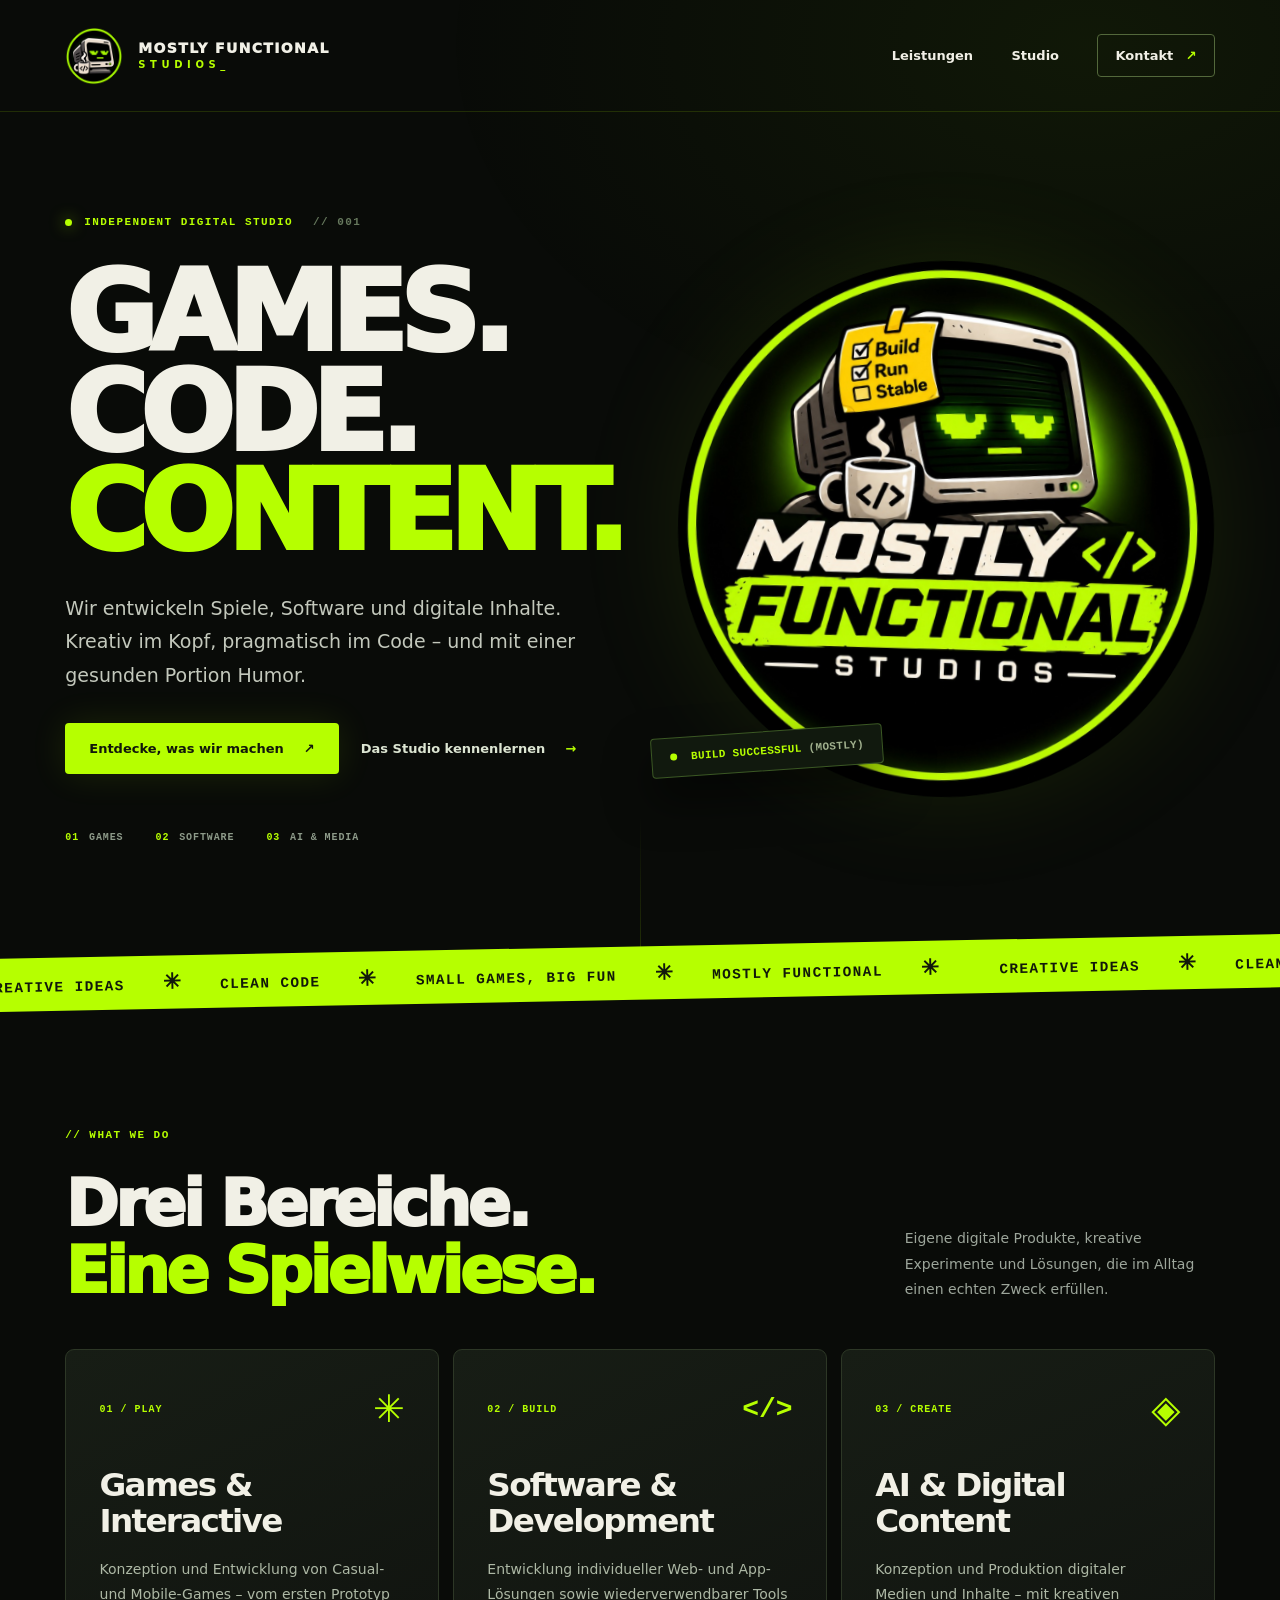
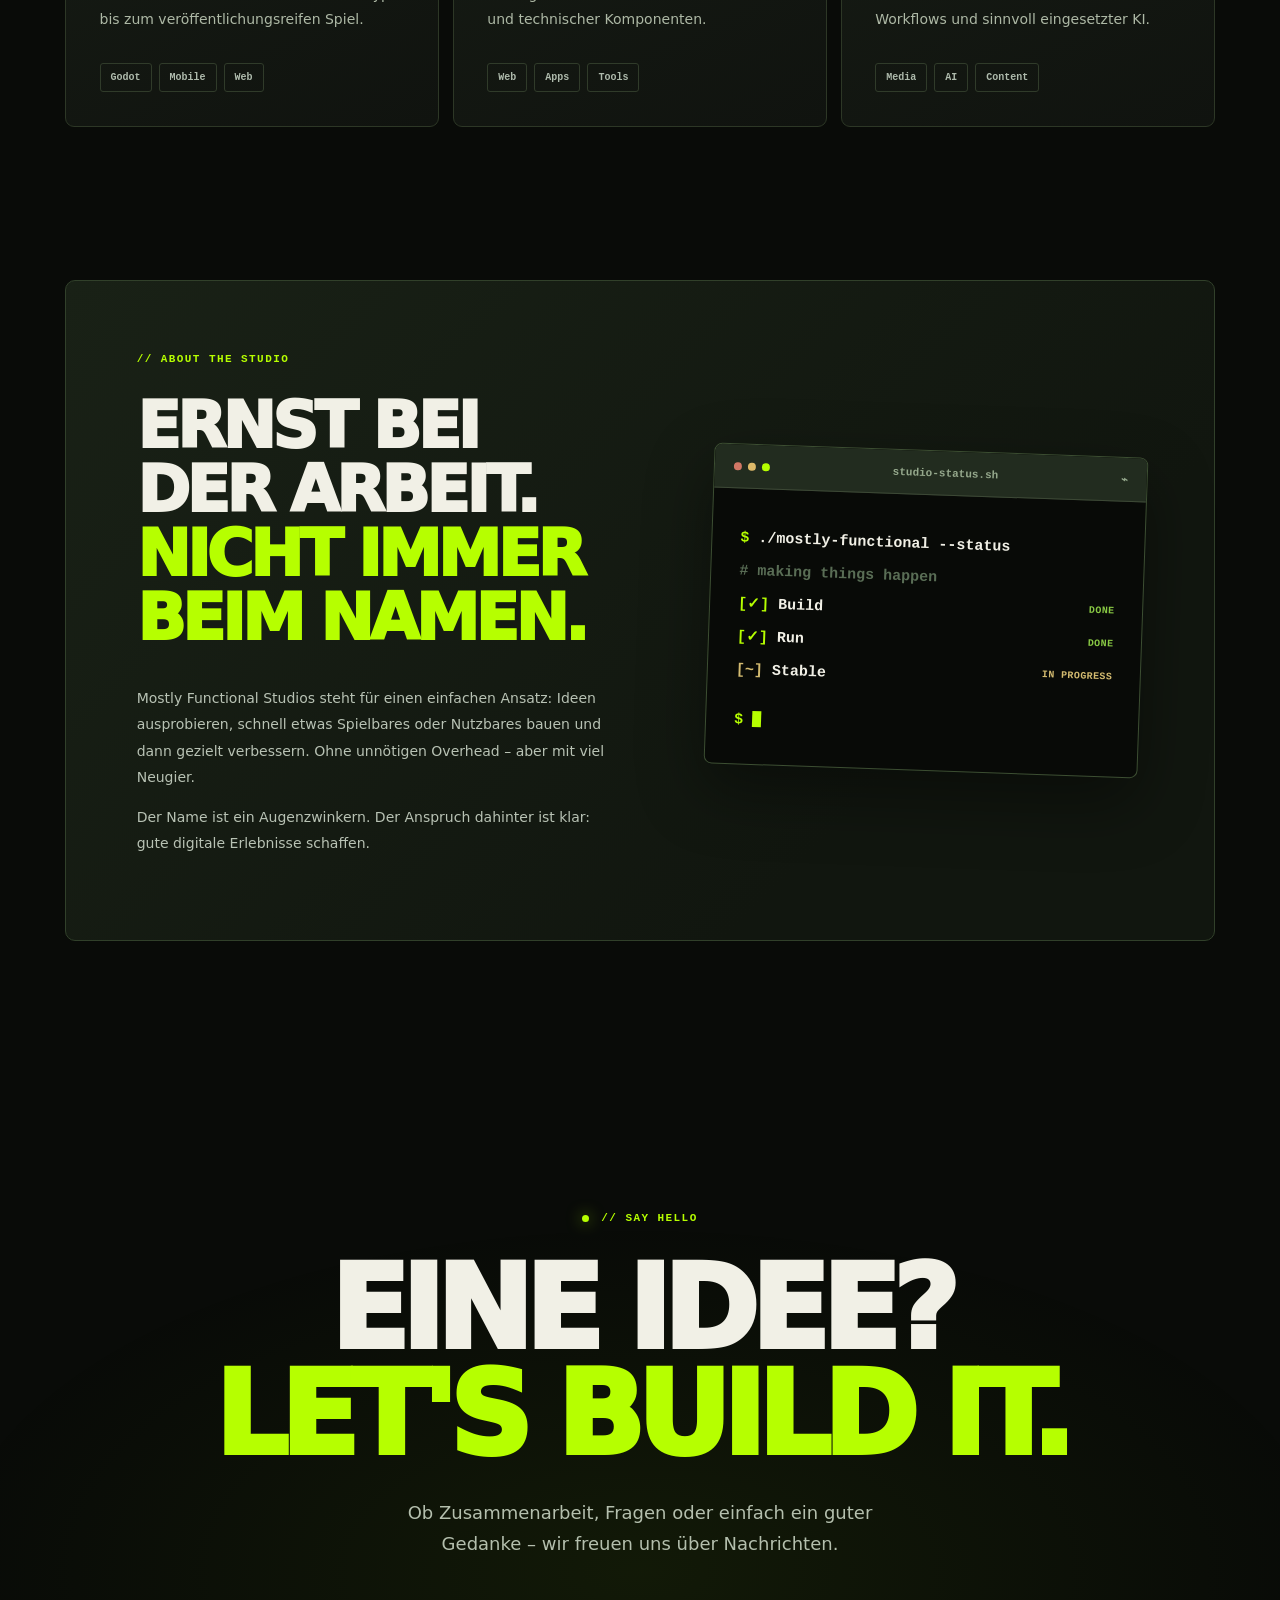
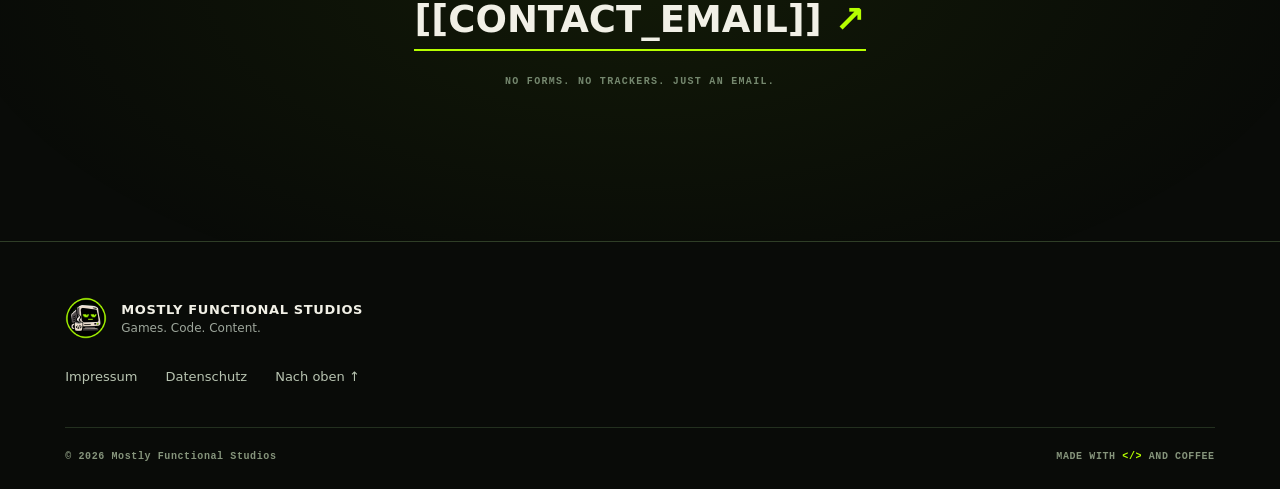
==== site/index.html @ 38c61aec "initial" ====
<!doctype html>
<html lang="de">
  <head>
    <meta charset="utf-8" />
    <meta name="viewport" content="width=device-width, initial-scale=1" />
    <meta name="theme-color" content="#090b08" />
    <meta name="description" content="Mostly Functional Studios entwickelt Casual Games, individuelle Software und digitale Inhalte – pragmatisch, kreativ und mit einer gesunden Portion Humor." />
    <meta property="og:type" content="website" />
    <meta property="og:locale" content="de_DE" />
    <meta property="og:title" content="Mostly Functional Studios – Games. Code. Content." />
    <meta property="og:description" content="Unabhängiges Studio für Spieleentwicklung, Software und digitale Inhalte." />
    <meta property="og:url" content="https://mostly-functional-studios.github.io/" />
    <meta property="og:image" content="https://mostly-functional-studios.github.io/assets/img/company-logo.jpeg" />
    <meta name="twitter:card" content="summary_large_image" />
    <link rel="canonical" href="https://mostly-functional-studios.github.io/" />
    <link rel="icon" type="image/x-icon" href="assets/img/favicon.ico" />
    <link rel="icon" type="image/png" sizes="32x32" href="assets/img/favicon-32.png" />
    <link rel="icon" type="image/png" sizes="16x16" href="assets/img/favicon-16.png" />
    <link rel="apple-touch-icon" sizes="180x180" href="assets/img/apple-touch-icon.png" />
    <link rel="manifest" href="site.webmanifest" />
    <link rel="stylesheet" href="assets/css/styles.css" />
    <title>Mostly Functional Studios — Games. Code. Content.</title>
  </head>
  <body>
    <a class="skip-link" href="#main">Zum Inhalt springen</a>
    <div class="site-shell">
      <header class="site-header" id="top">
        <a class="brand" href="./" aria-label="Mostly Functional Studios – Startseite">
          <img class="brand-symbol" src="assets/img/logo-512.png" alt="" width="58" height="58" />
          <span class="brand-wordmark"><strong>MOSTLY FUNCTIONAL</strong><small>STUDIOS<span class="brand-cursor" aria-hidden="true">_</span></small></span>
        </a>
        <nav class="nav" aria-label="Hauptnavigation">
          <a href="#leistungen">Leistungen</a>
          <a href="#studio">Studio</a>
          <a href="#kontakt" class="nav-contact">Kontakt <span aria-hidden="true">↗</span></a>
        </nav>
      </header>

      <main id="main">
        <section class="hero" aria-labelledby="hero-title">
          <div class="hero-copy">
            <div class="eyebrow"><span class="status-dot" aria-hidden="true"></span> INDEPENDENT DIGITAL STUDIO <span class="eyebrow-id">// 001</span></div>
            <h1 id="hero-title">GAMES.<br />CODE.<br /><span>CONTENT.</span></h1>
            <p class="hero-lead">Wir entwickeln Spiele, Software und digitale Inhalte. Kreativ im Kopf, pragmatisch im Code – und mit einer gesunden Portion Humor.</p>
            <div class="hero-actions">
              <a class="button button-primary" href="#leistungen">Entdecke, was wir machen <span aria-hidden="true">↗</span></a>
              <a class="button button-text" href="#studio">Das Studio kennenlernen <span aria-hidden="true">→</span></a>
            </div>
            <div class="hero-meta" aria-label="Tätigkeitsbereiche"><span><b>01</b> GAMES</span><span><b>02</b> SOFTWARE</span><span><b>03</b> AI &amp; MEDIA</span></div>
          </div>
          <div class="hero-art">
            <div class="art-glow" aria-hidden="true"></div>
            <img src="assets/img/company-logo.jpeg" alt="Mostly Functional Studios – Retro-Computer mit pixeligen grünen Augen, Kaffeetasse und dem Motto Build, Run, Stable." width="1254" height="1254" fetchpriority="high" />
            <div class="art-label" aria-hidden="true"><span class="art-label-dot"></span> BUILD SUCCESSFUL <span class="art-label-muted">(MOSTLY)</span></div>
          </div>
        </section>

        <div class="ticker" aria-hidden="true"><div class="ticker-track"><span>CREATIVE IDEAS <b>✳</b> CLEAN CODE <b>✳</b> SMALL GAMES, BIG FUN <b>✳</b> MOSTLY FUNCTIONAL <b>✳</b></span><span>CREATIVE IDEAS <b>✳</b> CLEAN CODE <b>✳</b> SMALL GAMES, BIG FUN <b>✳</b> MOSTLY FUNCTIONAL <b>✳</b></span></div></div>

        <section class="section section-services" id="leistungen" aria-labelledby="services-title">
          <div class="section-heading">
            <div>
              <div class="section-kicker">// WHAT WE DO</div>
              <h2 id="services-title">Drei Bereiche.<br /><span>Eine Spielwiese.</span></h2>
            </div>
            <p>Eigene digitale Produkte, kreative Experimente und Lösungen, die im Alltag einen echten Zweck erfüllen.</p>
          </div>
          <div class="services-grid">
            <article class="service-card">
              <div class="card-top"><span class="card-index">01 / PLAY</span><span class="card-symbol" aria-hidden="true">✳</span></div>
              <h3>Games &amp;<br />Interactive</h3>
              <p>Konzeption und Entwicklung von Casual- und Mobile-Games – vom ersten Prototyp bis zum veröffentlichungsreifen Spiel.</p>
              <div class="card-tags"><span>Godot</span><span>Mobile</span><span>Web</span></div>
            </article>
            <article class="service-card">
              <div class="card-top"><span class="card-index">02 / BUILD</span><span class="card-symbol code-symbol" aria-hidden="true">&lt;/&gt;</span></div>
              <h3>Software &amp;<br />Development</h3>
              <p>Entwicklung individueller Web- und App-Lösungen sowie wiederverwendbarer Tools und technischer Komponenten.</p>
              <div class="card-tags"><span>Web</span><span>Apps</span><span>Tools</span></div>
            </article>
            <article class="service-card">
              <div class="card-top"><span class="card-index">03 / CREATE</span><span class="card-symbol" aria-hidden="true">◈</span></div>
              <h3>AI &amp; Digital<br />Content</h3>
              <p>Konzeption und Produktion digitaler Medien und Inhalte – mit kreativen Workflows und sinnvoll eingesetzter KI.</p>
              <div class="card-tags"><span>Media</span><span>AI</span><span>Content</span></div>
            </article>
          </div>
        </section>

        <section class="section section-about" id="studio" aria-labelledby="studio-title">
          <div class="about-panel">
            <div class="about-copy">
              <div class="section-kicker">// ABOUT THE STUDIO</div>
              <h2 id="studio-title">ERNST BEI<br />DER ARBEIT.<br /><span>NICHT IMMER<br />BEIM NAMEN.</span></h2>
              <p>Mostly Functional Studios steht für einen einfachen Ansatz: Ideen ausprobieren, schnell etwas Spielbares oder Nutzbares bauen und dann gezielt verbessern. Ohne unnötigen Overhead – aber mit viel Neugier.</p>
              <p>Der Name ist ein Augenzwinkern. Der Anspruch dahinter ist klar: gute digitale Erlebnisse schaffen.</p>
            </div>
            <div class="terminal" role="img" aria-label="Illustrative Entwickler-Konsole: Build erfolgreich, Run erfolgreich, Stable in Arbeit.">
              <div class="terminal-top"><span class="traffic-lights"><i></i><i></i><i></i></span><span>studio-status.sh</span><span>⌁</span></div>
              <div class="terminal-body"><p><span class="prompt">$</span> ./mostly-functional --status</p><p><span class="comment"># making things happen</span></p><p><span class="check">[✓]</span> Build <span class="tag-good">DONE</span></p><p><span class="check">[✓]</span> Run <span class="tag-good">DONE</span></p><p><span class="pending">[~]</span> Stable <span class="tag-pending">IN PROGRESS</span></p><p class="terminal-end"><span class="prompt">$</span> <span class="cursor" aria-hidden="true"></span></p></div>
            </div>
          </div>
        </section>

        <section class="section section-contact" id="kontakt" aria-labelledby="contact-title">
          <div class="contact-kicker"><span class="status-dot" aria-hidden="true"></span> // SAY HELLO</div>
          <h2 id="contact-title">EINE IDEE?<br /><span>LET'S BUILD IT.</span></h2>
          <p>Ob Zusammenarbeit, Fragen oder einfach ein guter Gedanke – wir freuen uns über Nachrichten.</p>
          <!-- REQUIRED BEFORE PUBLICATION: replace [[CONTACT_EMAIL]] with your real business email. -->
          <a class="contact-link" href="mailto:[[CONTACT_EMAIL]]">[[CONTACT_EMAIL]] <span aria-hidden="true">↗</span></a>
          <div class="contact-note">NO FORMS. NO TRACKERS. JUST AN EMAIL.</div>
        </section>
      </main>

      <footer class="site-footer">
        <div class="footer-brand"><img src="assets/img/logo-512.png" alt="" width="42" height="42" /><span><strong>MOSTLY FUNCTIONAL STUDIOS</strong><small>Games. Code. Content.</small></span></div>
        <div class="footer-links"><a href="impressum/">Impressum</a><a href="https://mostly-functional-studios.github.io/privacy/">Datenschutz</a><a href="#top">Nach oben ↑</a></div>
        <div class="footer-bottom"><span>© <span id="copyright-year">2026</span> Mostly Functional Studios</span><span>MADE WITH <span class="neon">&lt;/&gt;</span> AND COFFEE</span></div>
      </footer>
    </div>
  </body>
</html>
---- site/assets/css/styles.css ----
:root {
  color-scheme:dark;
  --bg:#090b08;
  --surface:#111510;
  --surface2:#151b14;
  --line:#2d3726;
  --muted:#9da69b;
  --ink:#f1f0e6;
  --green:#b6ff00;
  --green-soft:#d6ff88;
  --page-width:1240px;
  --pad:clamp(22px,5.1vw,84px)
}
* {
  box-sizing:border-box
}
html {
  scroll-behavior:smooth
}
body {
  margin:0;
  min-width:320px;
  background:var(--bg);
  color:var(--ink);
  font-family:Inter,ui-sans-serif,system-ui,-apple-system,BlinkMacSystemFont,"Segoe UI",Arial,sans-serif;
  -webkit-font-smoothing:antialiased
}
body::before {
  content:"";
  position:fixed;
  inset:0;
  pointer-events:none;
  z-index:-1;
  background:radial-gradient(900px 570px at 85% 5%,rgba(105,177,0,.08),transparent 72%)
}
a {
  color:inherit
}
a:focus-visible {
  outline:2px solid var(--green);
  outline-offset:5px
}
::selection {
  background:var(--green);
  color:var(--bg)
}
.site-shell {
  max-width:1800px;
  margin:auto;
  overflow:clip
}
.skip-link {
  position:absolute;
  top:-120px;
  left:20px;
  padding:12px 16px;
  background:var(--green);
  color:var(--bg);
  z-index:99
}
.skip-link:focus {
  top:10px
}
.site-header {
  min-height:112px;
  padding:21px var(--pad);
  display:flex;
  align-items:center;
  justify-content:space-between;
  border-bottom:1px solid rgba(182,255,0,.14);
  gap:30px
}
.brand {
  text-decoration:none;
  display:flex;
  align-items:center;
  gap:15px;
  min-width:0
}
.brand-symbol {
  width:58px;
  height:58px;
  object-fit:contain;
  flex:none
}
.brand-wordmark {
  display:flex;
  flex-direction:column;
  gap:3px;
  letter-spacing:.085em;
  line-height:1.2
}
.brand-wordmark strong {
  font-size:14px;
  font-weight:950
}
.brand-wordmark small {
  font-size:10px;
  font-weight:800;
  letter-spacing:.46em;
  color:var(--green)
}
.brand-cursor {
  animation:blink 1.2s steps(1) infinite
}
.nav {
  display:flex;
  align-items:center;
  gap:clamp(19px,3vw,47px);
  font-size:13px;
  font-weight:760
}
.nav a {
  text-decoration:none;
  transition:color .2s ease
}
.nav a:hover,.footer-links a:hover {
  color:var(--green)
}
.nav .nav-contact {
  padding:13px 17px;
  border:1px solid #53683b;
  border-radius:4px
}
.nav-contact span {
  color:var(--green);
  margin-left:8px
}
.hero {
  display:grid;
  grid-template-columns:1.05fr .95fr;
  align-items:center;
  min-height:675px;
  padding:clamp(75px,8vw,110px) var(--pad) clamp(75px,8vw,115px);
  gap:20px;
  position:relative
}
.hero::after {
  content:"";
  height:130px;
  width:1px;
  position:absolute;
  bottom:0;
  left:50%;
  background:linear-gradient(transparent,rgba(182,255,0,.14))
}
.hero-copy {
  z-index:1
}
.eyebrow,.section-kicker,.contact-kicker {
  color:var(--green);
  font:800 11px/1.5 ui-monospace,SFMono-Regular,Consolas,monospace;
  letter-spacing:.13em;
  display:flex;
  gap:12px;
  align-items:center
}
.eyebrow-id {
  color:#66785d;
  padding-left:8px
}
.status-dot {
  width:7px;
  height:7px;
  display:inline-block;
  border-radius:50%;
  background:var(--green);
  box-shadow:0 0 15px rgba(182,255,0,.65)
}
h1,h2,h3,p {
  margin-top:0
}
.hero h1 {
  font-weight:950;
  letter-spacing:-.065em;
  line-height:.9;
  font-size:clamp(70px,8.65vw,145px);
  margin:32px 0 30px
}
.hero h1 span,.section-heading h2 span,.about-copy h2 span,.section-contact h2 span {
  color:var(--green)
}
.hero-lead {
  font-size:clamp(16px,1.5vw,19px);
  color:#c3c8bc;
  line-height:1.77;
  max-width:520px;
  margin-bottom:30px
}
.hero-actions {
  display:flex;
  align-items:center;
  gap:22px;
  flex-wrap:wrap
}
.button {
  text-decoration:none;
  font-size:13px;
  font-weight:850;
  display:inline-flex;
  align-items:center;
  justify-content:center;
  gap:20px;
  transition:transform .2s ease,color .2s ease,background .2s ease
}
.button:hover {
  transform:translateY(-2px)
}
.button-primary {
  background:var(--green);
  color:#11180a;
  padding:18px 24px;
  border-radius:4px;
  box-shadow:0 0 36px rgba(182,255,0,.11)
}
.button-text {
  color:#dce5d2
}
.button-text span {
  color:var(--green)
}
.hero-meta {
  display:flex;
  gap:clamp(16px,2.5vw,35px);
  margin-top:57px;
  flex-wrap:wrap;
  font:750 10px/1.4 ui-monospace,Consolas,monospace;
  letter-spacing:.09em;
  color:#8d9a89
}
.hero-meta b {
  color:var(--green);
  font-size:10px;
  margin-right:3px
}
.hero-art {
  position:relative;
  isolation:isolate;
  display:grid;
  place-items:center
}
.hero-art>img {
  display:block;
  width:min(100%,590px);
  height:auto;
  border-radius:50%;
  position:relative;
  z-index:1;
  filter:drop-shadow(0 0 48px rgba(126,189,0,.11));
  transform:rotate(2deg)
}
.art-glow {
  position:absolute;
  z-index:-1;
  width:90%;
  aspect-ratio:1;
  border-radius:50%;
  background:radial-gradient(circle,rgba(154,237,0,.16) 0,rgba(95,155,0,.07) 49%,transparent 70%);
  filter:blur(30px)
}
.art-label {
  position:absolute;
  z-index:2;
  bottom:5%;
  left:-5%;
  transform:rotate(-4deg);
  padding:13px 18px;
  background:#11190e;
  border:1px solid #3b5824;
  border-radius:4px;
  color:var(--green);
  box-shadow:0 22px 45px #0009;
  font:800 11px ui-monospace,Consolas,monospace;
  letter-spacing:.03em;
  white-space:nowrap
}
.art-label-dot {
  display:inline-block;
  background:var(--green);
  width:7px;
  height:7px;
  margin-right:7px;
  border-radius:50%
}
.art-label-muted {
  color:#a1b18e
}
.ticker {
  height:52px;
  overflow:hidden;
  background:var(--green);
  color:#11190a;
  display:flex;
  align-items:center;
  transform:rotate(-1.1deg) scale(1.025);
  white-space:nowrap;
  font:900 14px ui-monospace,Consolas,monospace;
  letter-spacing:.1em
}
.ticker-track {
  display:flex;
  min-width:max-content;
  animation:marquee 37s linear infinite
}
.ticker-track span {
  padding-right:1.9rem
}
.ticker-track b {
  padding:0 27px;
  font-size:21px;
  font-weight:600
}
.section {
  padding:clamp(100px,10vw,155px) var(--pad);
  scroll-margin-top:40px
}
.section-heading {
  display:flex;
  align-items:flex-end;
  justify-content:space-between;
  gap:60px;
  margin-bottom:44px
}
.section-kicker {
  margin-bottom:27px
}
.section-heading h2 {
  font-size:clamp(44px,5vw,73px);
  font-weight:930;
  letter-spacing:-.056em;
  line-height:1.05;
  margin:0
}
.section-heading>p {
  color:var(--muted);
  line-height:1.8;
  max-width:310px;
  margin-bottom:3px;
  font-size:14px
}
.services-grid {
  display:grid;
  grid-template-columns:repeat(3,1fr);
  gap:14px
}
.service-card {
  border:1px solid var(--line);
  border-radius:9px;
  padding:clamp(23px,2.6vw,37px);
  min-height:373px;
  background:linear-gradient(155deg,#171d15 0%,#10130f 100%);
  display:flex;
  flex-direction:column;
  transition:border-color .2s ease,transform .2s ease
}
.service-card:hover {
  border-color:#66872c;
  transform:translateY(-4px)
}
.card-top {
  display:flex;
  align-items:center;
  justify-content:space-between;
  min-height:52px
}
.card-index {
  font:780 10px ui-monospace,Consolas,monospace;
  letter-spacing:.1em;
  color:var(--green)
}
.card-symbol {
  font-size:38px;
  font-weight:650;
  color:var(--green);
  line-height:1
}
.card-symbol.code-symbol {
  font:900 28px ui-monospace,Consolas,monospace
}
.service-card h3 {
  font-size:clamp(28px,2.55vw,38px);
  font-weight:900;
  letter-spacing:-.052em;
  line-height:1.1;
  margin:33px 0 17px
}
.service-card>p {
  line-height:1.77;
  font-size:14px;
  color:#adb8a5;
  max-width:330px;
  margin-bottom:32px
}
.card-tags {
  display:flex;
  align-items:center;
  gap:7px;
  flex-wrap:wrap;
  margin-top:auto
}
.card-tags span {
  font:700 10px ui-monospace,Consolas,monospace;
  padding:8px 10px;
  border:1px solid #303b2a;
  border-radius:3px;
  color:#aebaac
}
.section-about {
  padding-top:25px
}
.about-panel {
  background:linear-gradient(135deg,#192116,#11160f 73%);
  border:1px solid #31402a;
  border-radius:10px;
  padding:clamp(29px,5.5vw,78px);
  display:grid;
  grid-template-columns:1fr .9fr;
  gap:clamp(45px,7vw,105px);
  align-items:center
}
.about-copy h2 {
  font-size:clamp(43px,5vw,77px);
  line-height:1;
  letter-spacing:-.06em;
  font-weight:950;
  margin-bottom:35px
}
.about-copy>p {
  font-size:14px;
  line-height:1.86;
  color:#b8c2b4;
  max-width:490px
}
.terminal {
  background:#080a07;
  border-radius:8px;
  border:1px solid #3c4e32;
  box-shadow:0 25px 65px #0006;
  transform:rotate(2deg);
  overflow:hidden
}
.terminal-top {
  background:#222c1f;
  border-bottom:1px solid #3d4936;
  padding:15px 19px;
  display:flex;
  align-items:center;
  justify-content:space-between;
  color:#95a88c;
  font:600 11px ui-monospace,Consolas,monospace
}
.traffic-lights {
  display:inline-flex;
  gap:6px
}
.traffic-lights i {
  width:8px;
  height:8px;
  background:#485945;
  border-radius:50%
}
.traffic-lights i:first-child {
  background:#d17765
}
.traffic-lights i:nth-child(2) {
  background:#ddb968
}
.traffic-lights i:nth-child(3) {
  background:#b6ff00
}
.terminal-body {
  font:650 clamp(12px,1.18vw,15px)/2.2 ui-monospace,SFMono-Regular,Consolas,monospace;
  padding:33px 28px 27px
}
.terminal-body p {
  margin:0;
  white-space:nowrap
}
.prompt,.check {
  color:var(--green)
}
.comment {
  color:#596d55
}
.pending {
  color:#d3bb70
}
.tag-good,.tag-pending {
  float:right;
  font-size:10px;
  letter-spacing:.04em
}
.tag-good {
  color:#88c844
}
.tag-pending {
  color:#d3bb70
}
.terminal-end {
  margin-top:17px!important
}
.cursor {
  display:inline-block;
  width:9px;
  height:16px;
  vertical-align:-3px;
  background:var(--green);
  animation:blink 1.3s steps(1) infinite
}
.section-contact {
  border-bottom:1px solid #2f3e27;
  text-align:center;
  padding-top:clamp(110px,11vw,170px);
  padding-bottom:clamp(110px,12vw,178px);
  background:radial-gradient(ellipse 55% 45% at 50% 65%,rgba(110,170,0,.09),transparent)
}
.contact-kicker {
  justify-content:center;
  margin-bottom:30px
}
.section-contact h2 {
  font-size:clamp(60px,9vw,129px);
  font-weight:950;
  line-height:.92;
  letter-spacing:-.068em;
  margin:0 auto 30px
}
.section-contact>p {
  font-size:clamp(15px,1.5vw,18px);
  color:#b4bfad;
  line-height:1.7;
  max-width:540px;
  margin:0 auto 39px
}
.contact-link {
  font-size:clamp(16px,3vw,37px);
  font-weight:850;
  color:var(--ink);
  text-decoration:none;
  border-bottom:2px solid var(--green);
  padding-bottom:8px;
  overflow-wrap:anywhere
}
.contact-link:hover {
  color:var(--green)
}
.contact-link span {
  color:var(--green)
}
.contact-note {
  margin-top:35px;
  font:700 10px ui-monospace,Consolas,monospace;
  letter-spacing:.13em;
  color:#75886e
}
.site-footer {
  padding:55px var(--pad) 27px
}
.footer-brand {
  display:flex;
  align-items:center;
  gap:14px
}
.footer-brand img {
  width:42px;
  height:42px
}
.footer-brand span {
  display:flex;
  flex-direction:column;
  gap:4px
}
.footer-brand strong {
  font-size:13px;
  letter-spacing:.05em
}
.footer-brand small {
  font-size:12px;
  color:var(--muted)
}
.footer-links {
  display:flex;
  align-items:center;
  gap:28px;
  flex-wrap:wrap;
  margin:30px 0 43px;
  font-size:13px
}
.footer-links a {
  text-decoration:none;
  color:#b8c4b1
}
.footer-bottom {
  border-top:1px solid #23301f;
  padding-top:23px;
  display:flex;
  justify-content:space-between;
  gap:22px;
  flex-wrap:wrap;
  font:700 10px ui-monospace,Consolas,monospace;
  letter-spacing:.06em;
  color:#85947b
}
.neon {
  color:var(--green)
}
.legal-main {
  padding:90px var(--pad) 120px;
  max-width:970px
}
.legal-header h1 {
  font-size:clamp(52px,8vw,92px);
  font-weight:950;
  letter-spacing:-.065em;
  line-height:1;
  margin:20px 0
}
.legal-header p {
  color:var(--muted);
  max-width:690px;
  line-height:1.7
}
.legal-card {
  border:1px solid var(--line);
  border-radius:8px;
  background:var(--surface);
  padding:clamp(23px,5vw,46px);
  margin-top:35px
}
.legal-card h2 {
  font-size:23px;
  letter-spacing:-.02em;
  margin:34px 0 13px
}
.legal-card h2:first-child {
  margin-top:0
}
.legal-card p {
  font-size:15px;
  line-height:1.9;
  color:#c3cdbd;
  margin:0 0 14px
}
.legal-card a {
  color:var(--green)
}
.legal-card ul {
  color:#bfcbba;
  line-height:2
}
.legal-card address {
  font-style:normal;
  line-height:2;
  color:#c3cdbd
}
.legal-placeholder {
  color:var(--green);
  font-weight:700
}
.legal-warning {
  padding:18px 20px;
  border-left:3px solid #d6b357;
  background:#241f12;
  color:#efdab0;
  font-size:13px;
  line-height:1.75;
  margin:0 0 27px
}
.legal-back {
  display:inline-block;
  margin:25px 0 8px;
  font-size:13px;
  text-decoration:none;
  color:var(--green)
}
.error-number {
  font-size:clamp(120px,22vw,290px);
  color:var(--green);
  font-weight:950;
  letter-spacing:-.09em;
  line-height:1;
  margin:10px 0
}
.error-main {
  min-height:65vh;
  display:flex;
  justify-content:center;
  align-items:center;
  text-align:center;
  padding:60px var(--pad)
}
.error-main p {
  color:var(--muted);
  margin:22px 0 33px
}
@keyframes marquee {
  to {
    transform:translateX(-50%)
  }
}
@keyframes blink {
  50% {
    opacity:0
  }
}
@media(max-width:1050px) {
  .hero {
    grid-template-columns:1.03fr .97fr;
    padding-top:80px;
    min-height:570px
  }
  .hero h1 {
    font-size:clamp(58px,8vw,100px)
  }
  .hero-art>img {
    width:100%
  }
  .art-label {
    left:-4%;
    bottom:-2%
  }
  .services-grid {
    gap:10px
  }
  .service-card {
    padding:23px
  }
  .about-panel {
    gap:40px
  }
  .terminal-body {
    padding:27px 20px;
    font-size:12px
  }
}
@media(max-width:780px) {
  .site-header {
    padding-block:17px;
    flex-wrap:wrap;
    gap:17px
  }
  .brand-wordmark strong {
    font-size:13px
  }
  .nav {
    gap:24px
  }
  .hero {
    grid-template-columns:1fr;
    gap:55px;
    padding-top:74px;
    padding-bottom:90px
  }
  .hero h1 {
    font-size:clamp(74px,13.7vw,118px)
  }
  .hero-copy {
    max-width:690px
  }
  .hero-art {
    width:min(83%,520px);
    margin:auto
  }
  .art-label {
    left:-10%
  }
  .hero-meta {
    margin-top:34px
  }
  .section-heading {
    display:block
  }
  .section-heading>p {
    max-width:530px;
    margin-top:24px
  }
  .services-grid {
    grid-template-columns:1fr
  }
  .service-card {
    min-height:270px
  }
  .service-card h3 {
    margin:20px 0 13px
  }
  .service-card>p {
    max-width:600px;
    margin-bottom:20px
  }
  .about-panel {
    grid-template-columns:1fr
  }
  .about-copy h2 {
    font-size:clamp(47px,8vw,72px)
  }
  .terminal {
    max-width:480px;
    margin:auto;
    width:100%
  }
  .section-contact h2 {
    font-size:clamp(52px,10vw,105px)
  }
}
@media(max-width:460px) {
  .site-header {
    align-items:start
  }
  .brand-symbol {
    width:47px;
    height:47px
  }
  .brand-wordmark strong {
    font-size:11px
  }
  .brand-wordmark small {
    font-size:9px
  }
  .nav {
    width:100%;
    justify-content:space-between;
    gap:12px
  }
  .nav a {
    font-size:12px
  }
  .nav .nav-contact {
    padding:8px 11px
  }
  .hero {
    padding-top:65px;
    gap:39px
  }
  .hero h1 {
    font-size:clamp(57px,15vw,80px)
  }
  .hero-lead {
    font-size:15px
  }
  .button-primary {
    width:100%
  }
  .button-text {
    padding:6px 0
  }
  .hero-art {
    width:92%
  }
  .art-label {
    font-size:9px;
    left:-6%;
    bottom:-5%;
    padding:10px
  }
  .eyebrow {
    font-size:10px
  }
  .section {
    padding-block:82px
  }
  .section-heading h2 {
    font-size:clamp(42px,11vw,59px)
  }
  .about-panel {
    padding:26px 22px
  }
  .about-copy h2 {
    font-size:43px
  }
  .terminal-body {
    font-size:10px;
    padding:20px 15px
  }
  .terminal-top {
    padding:12px 15px
  }
  .terminal-body .tag-good,.terminal-body .tag-pending {
    font-size:8px
  }
  .section-contact h2 {
    font-size:clamp(49px,12vw,67px)
  }
  .footer-links {
    gap:16px
  }
  .footer-bottom {
    line-height:1.8
  }
  .legal-main {
    padding-top:60px
  }
}
@media(prefers-reduced-motion:reduce) {
  *,*::before,*::after {
    scroll-behavior:auto!important;
    animation:none!important;
    transition:none!important
  }
}
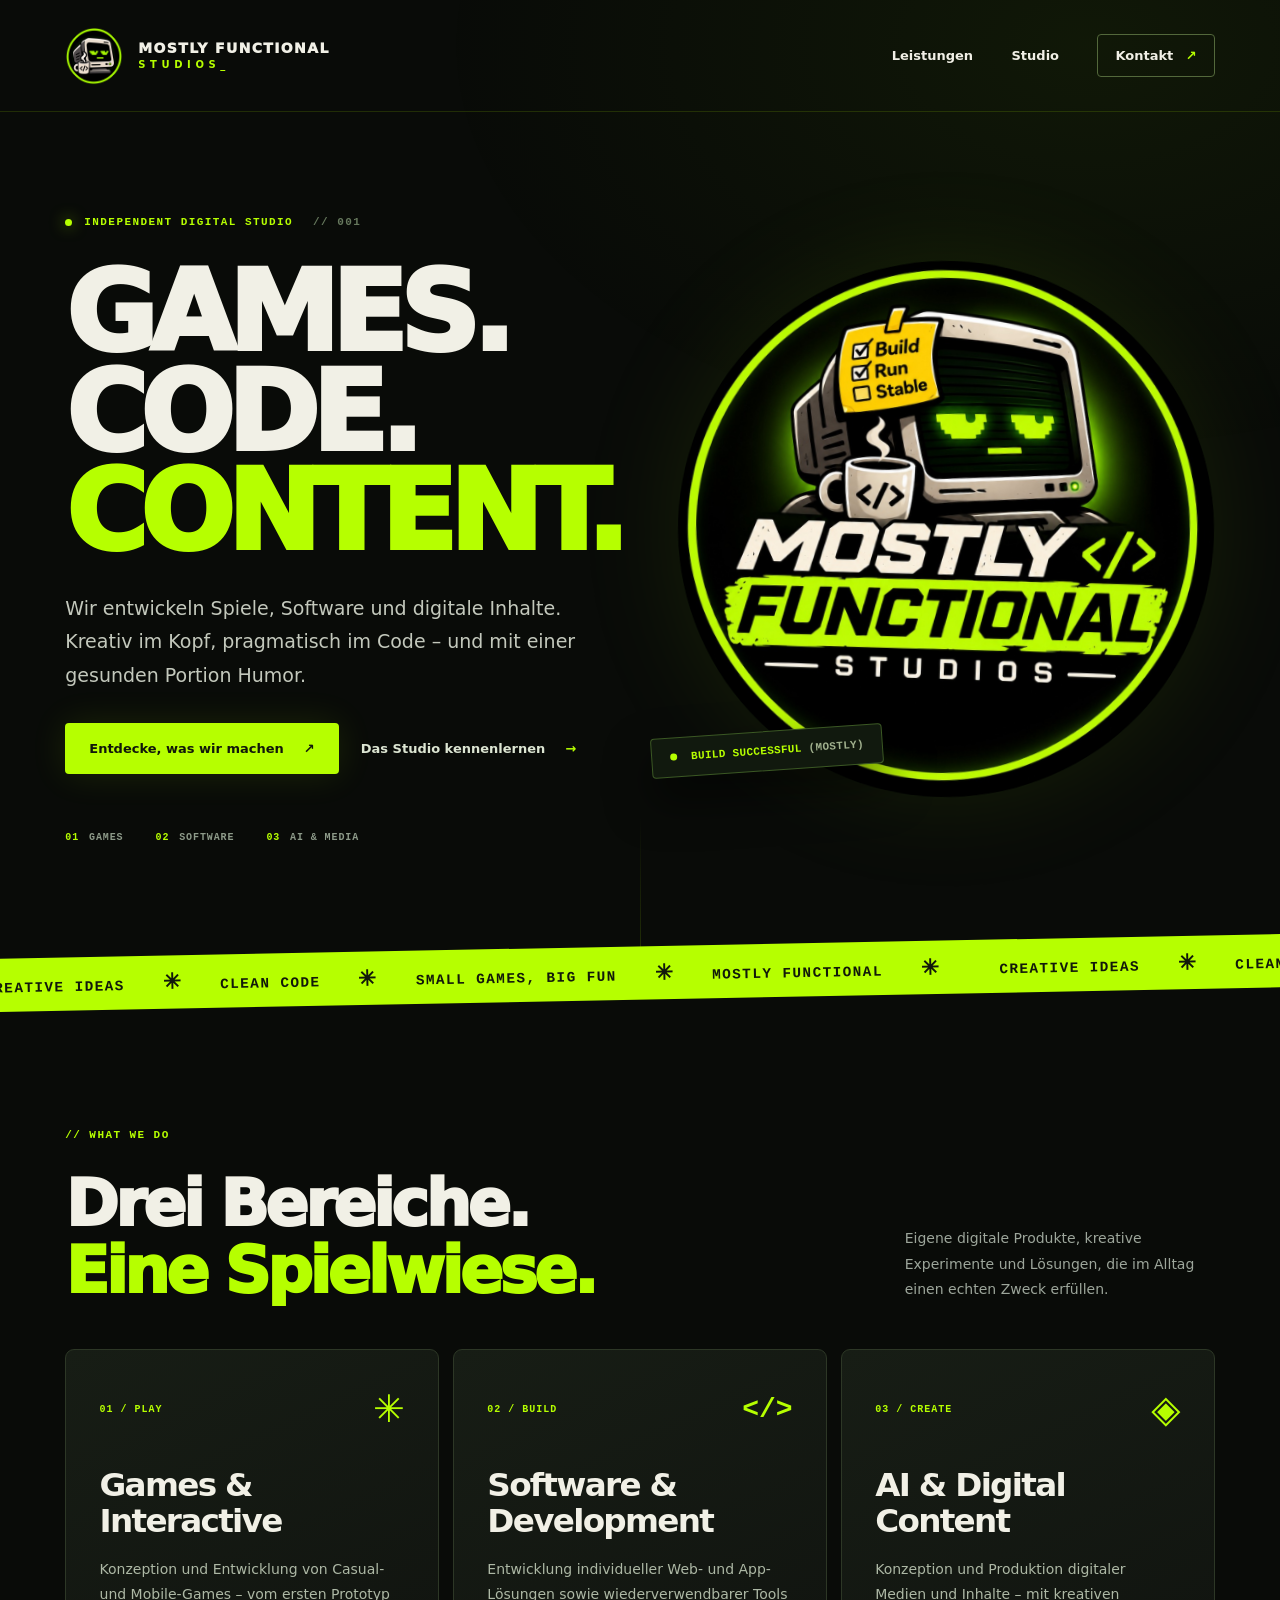
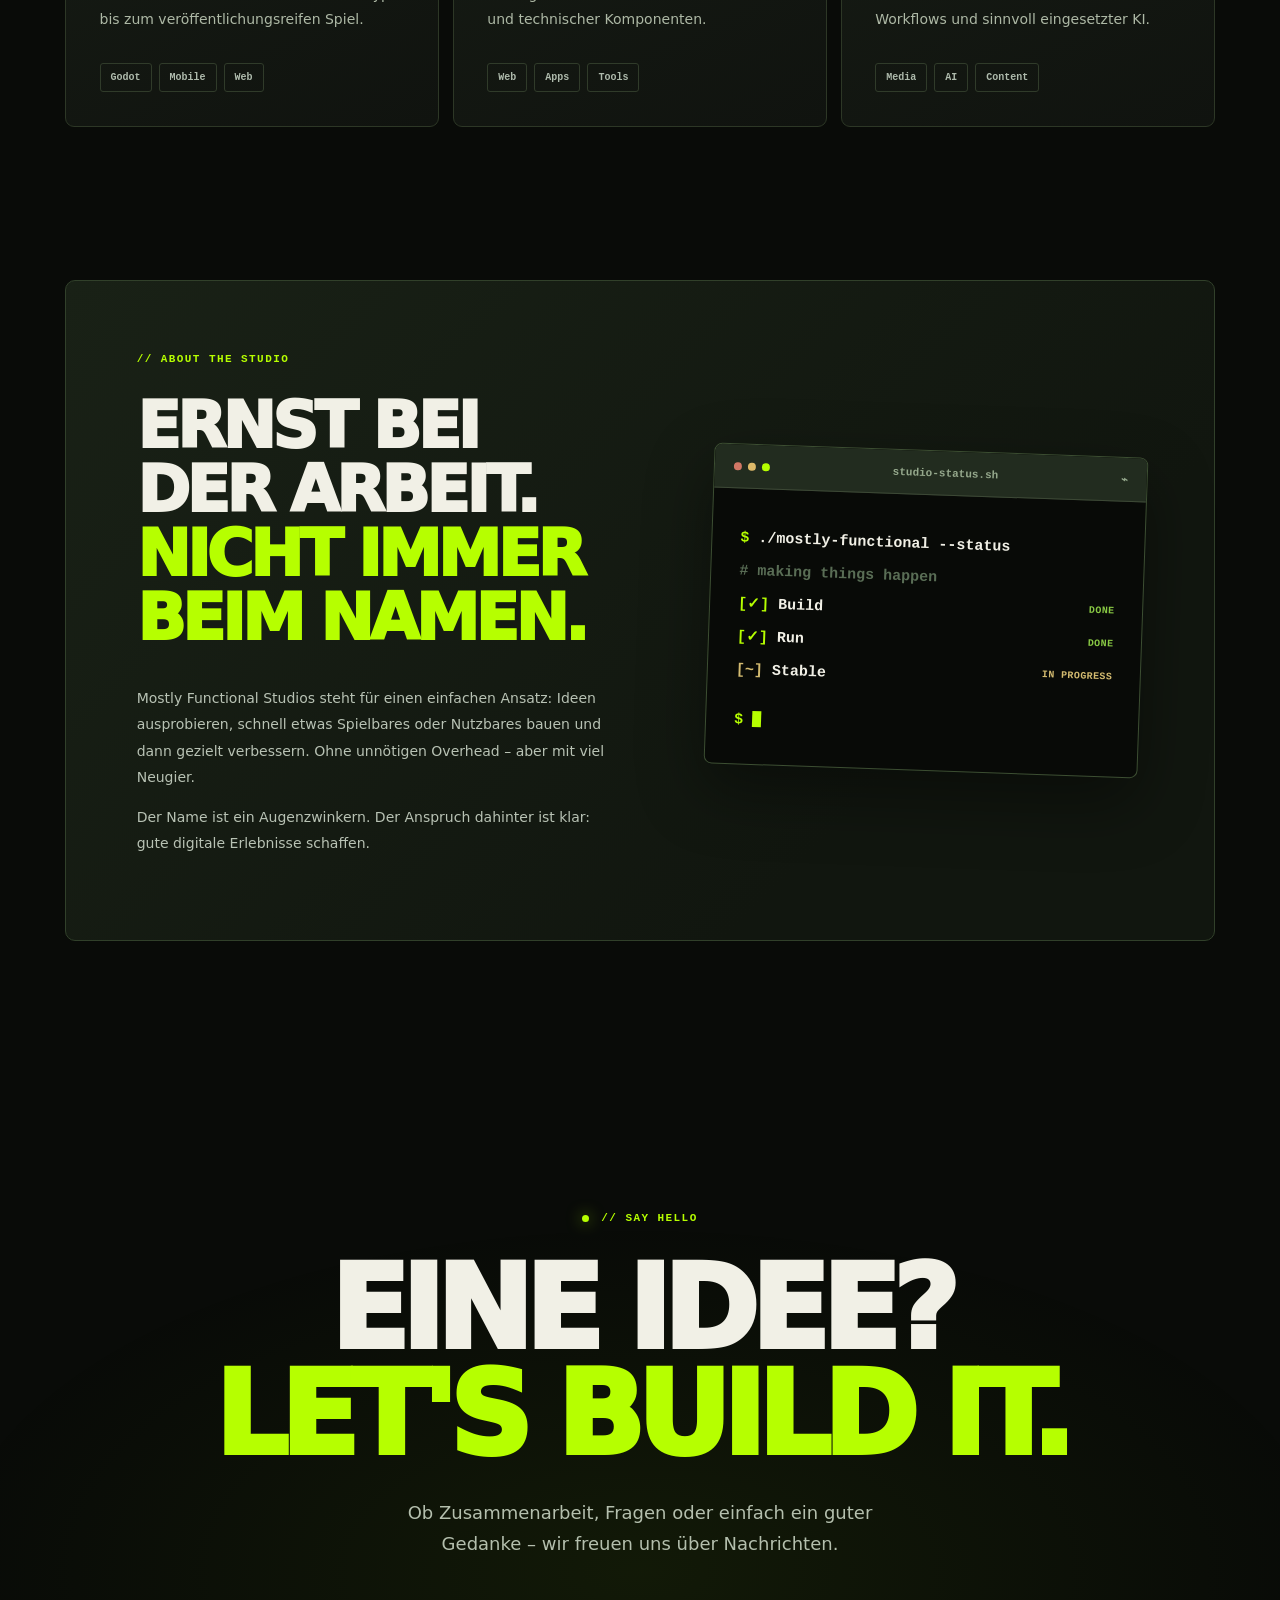
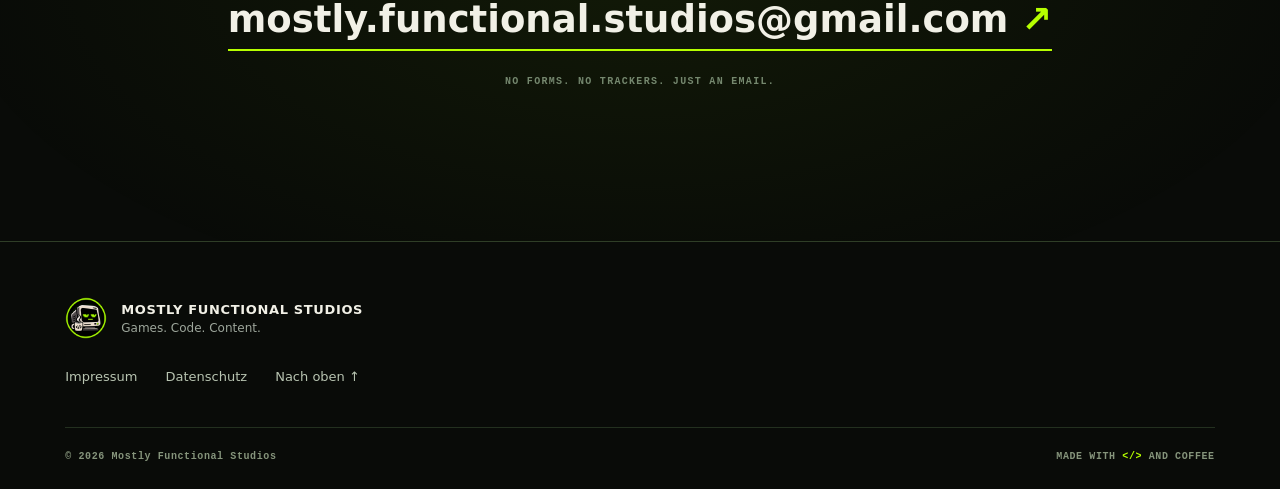
==== commit 6514e550: "info added" ====
--- a/site/index.html
+++ b/site/index.html
@@ -106,15 +106,14 @@
           <div class="contact-kicker"><span class="status-dot" aria-hidden="true"></span> // SAY HELLO</div>
           <h2 id="contact-title">EINE IDEE?<br /><span>LET'S BUILD IT.</span></h2>
           <p>Ob Zusammenarbeit, Fragen oder einfach ein guter Gedanke – wir freuen uns über Nachrichten.</p>
-          <!-- REQUIRED BEFORE PUBLICATION: replace [[CONTACT_EMAIL]] with your real business email. -->
-          <a class="contact-link" href="mailto:[[CONTACT_EMAIL]]">[[CONTACT_EMAIL]] <span aria-hidden="true">↗</span></a>
+          <a class="contact-link" href="mailto:mostly.functional.studios@gmail.com">mostly.functional.studios@gmail.com <span aria-hidden="true">↗</span></a>
           <div class="contact-note">NO FORMS. NO TRACKERS. JUST AN EMAIL.</div>
         </section>
       </main>
 
       <footer class="site-footer">
         <div class="footer-brand"><img src="assets/img/logo-512.png" alt="" width="42" height="42" /><span><strong>MOSTLY FUNCTIONAL STUDIOS</strong><small>Games. Code. Content.</small></span></div>
-        <div class="footer-links"><a href="impressum/">Impressum</a><a href="https://mostly-functional-studios.github.io/privacy/">Datenschutz</a><a href="#top">Nach oben ↑</a></div>
+        <div class="footer-links"><a href="impressum/">Impressum</a><a href="privacy/">Datenschutz</a><a href="#top">Nach oben ↑</a></div>
         <div class="footer-bottom"><span>© <span id="copyright-year">2026</span> Mostly Functional Studios</span><span>MADE WITH <span class="neon">&lt;/&gt;</span> AND COFFEE</span></div>
       </footer>
     </div>
--- a/site/assets/css/styles.css
+++ b/site/assets/css/styles.css
@@ -673,6 +673,38 @@
   text-decoration:none;
   color:var(--green)
 }
+.privacy-main .legal-header h1 {
+  font-size:clamp(32px,7vw,78px)
+}
+.privacy-toc ul {
+  display:grid;
+  grid-template-columns:repeat(auto-fit,minmax(min(100%,240px),1fr));
+  gap:4px 24px;
+  list-style:none;
+  padding:0;
+  margin:0
+}
+.privacy-toc a {
+  display:inline-block;
+  padding:6px 0
+}
+.privacy-policy {
+  overflow-wrap:anywhere
+}
+.privacy-policy section {
+  scroll-margin-top:24px
+}
+.privacy-policy section + section {
+  border-top:1px solid var(--line);
+  margin-top:34px;
+  padding-top:34px
+}
+.privacy-policy h2 {
+  margin-top:14px
+}
+.privacy-policy ul {
+  padding-left:22px
+}
 .error-number {
   font-size:clamp(120px,22vw,290px);
   color:var(--green);
